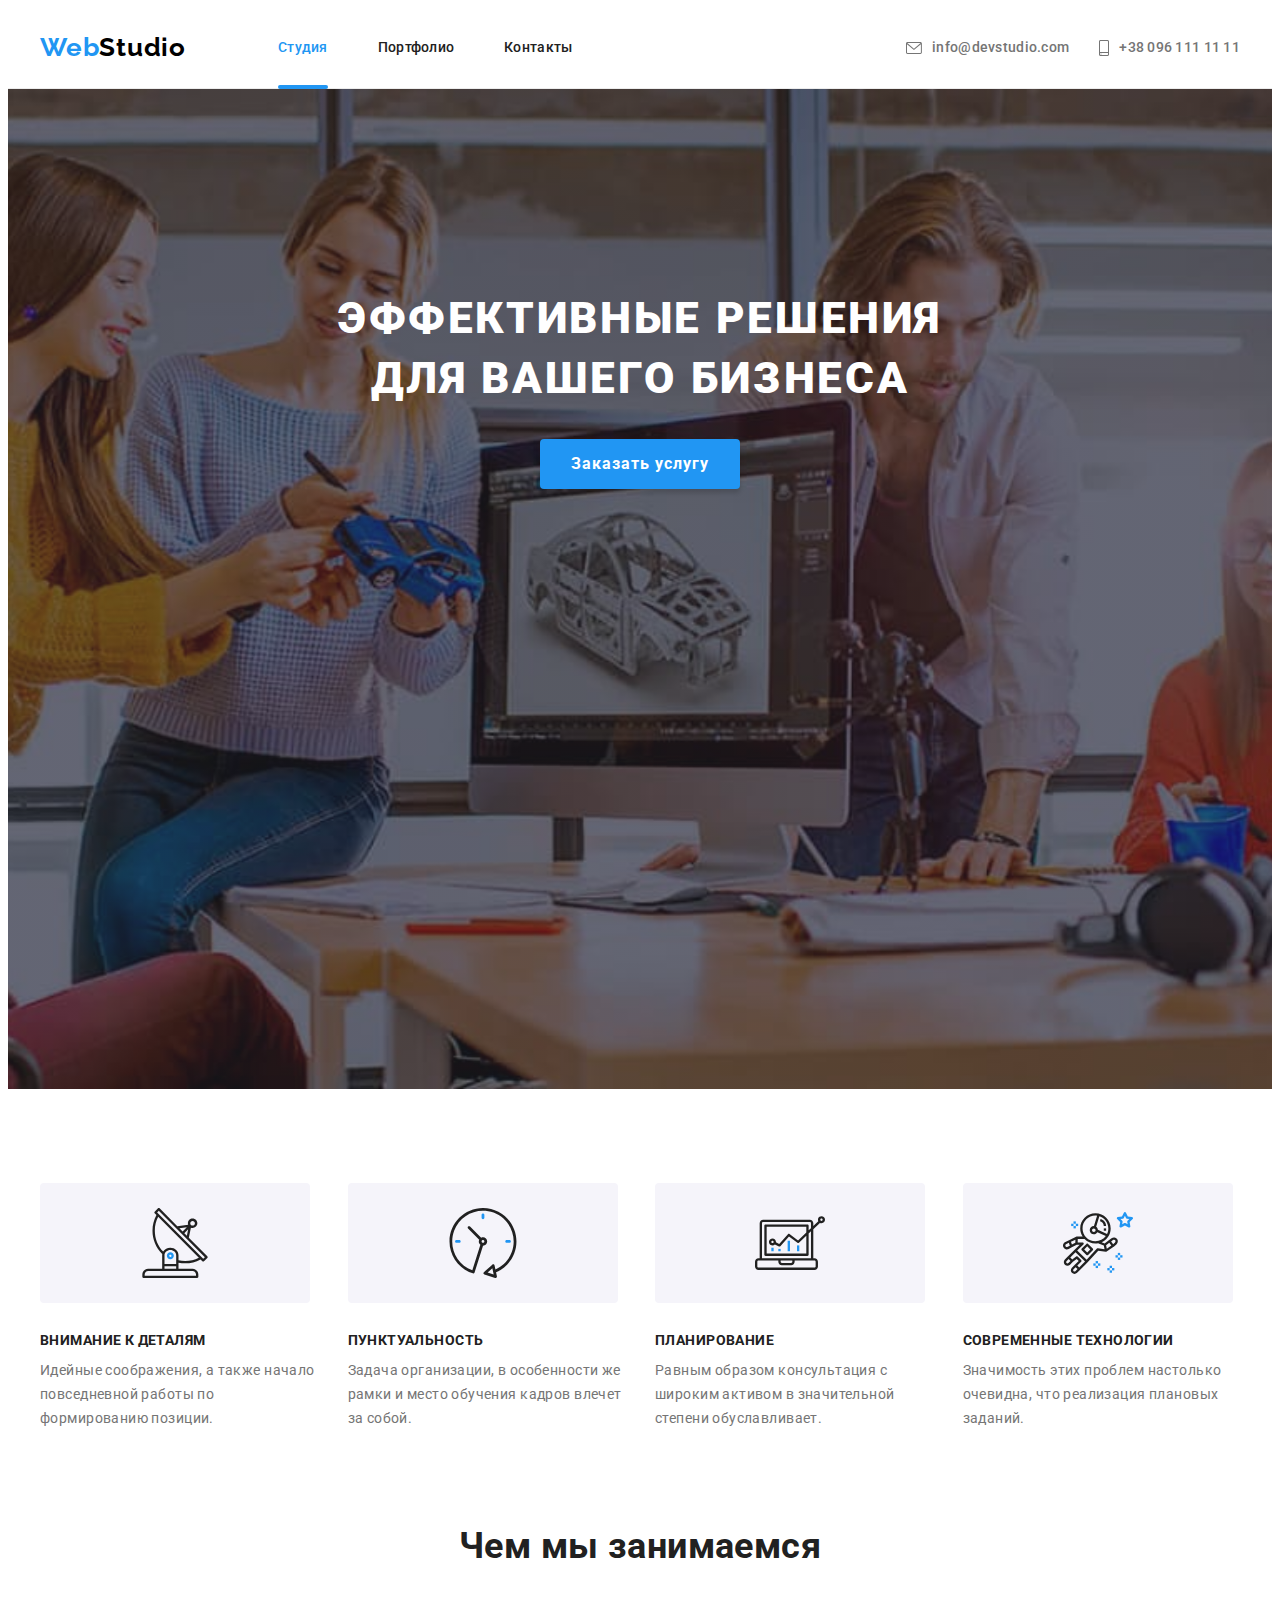
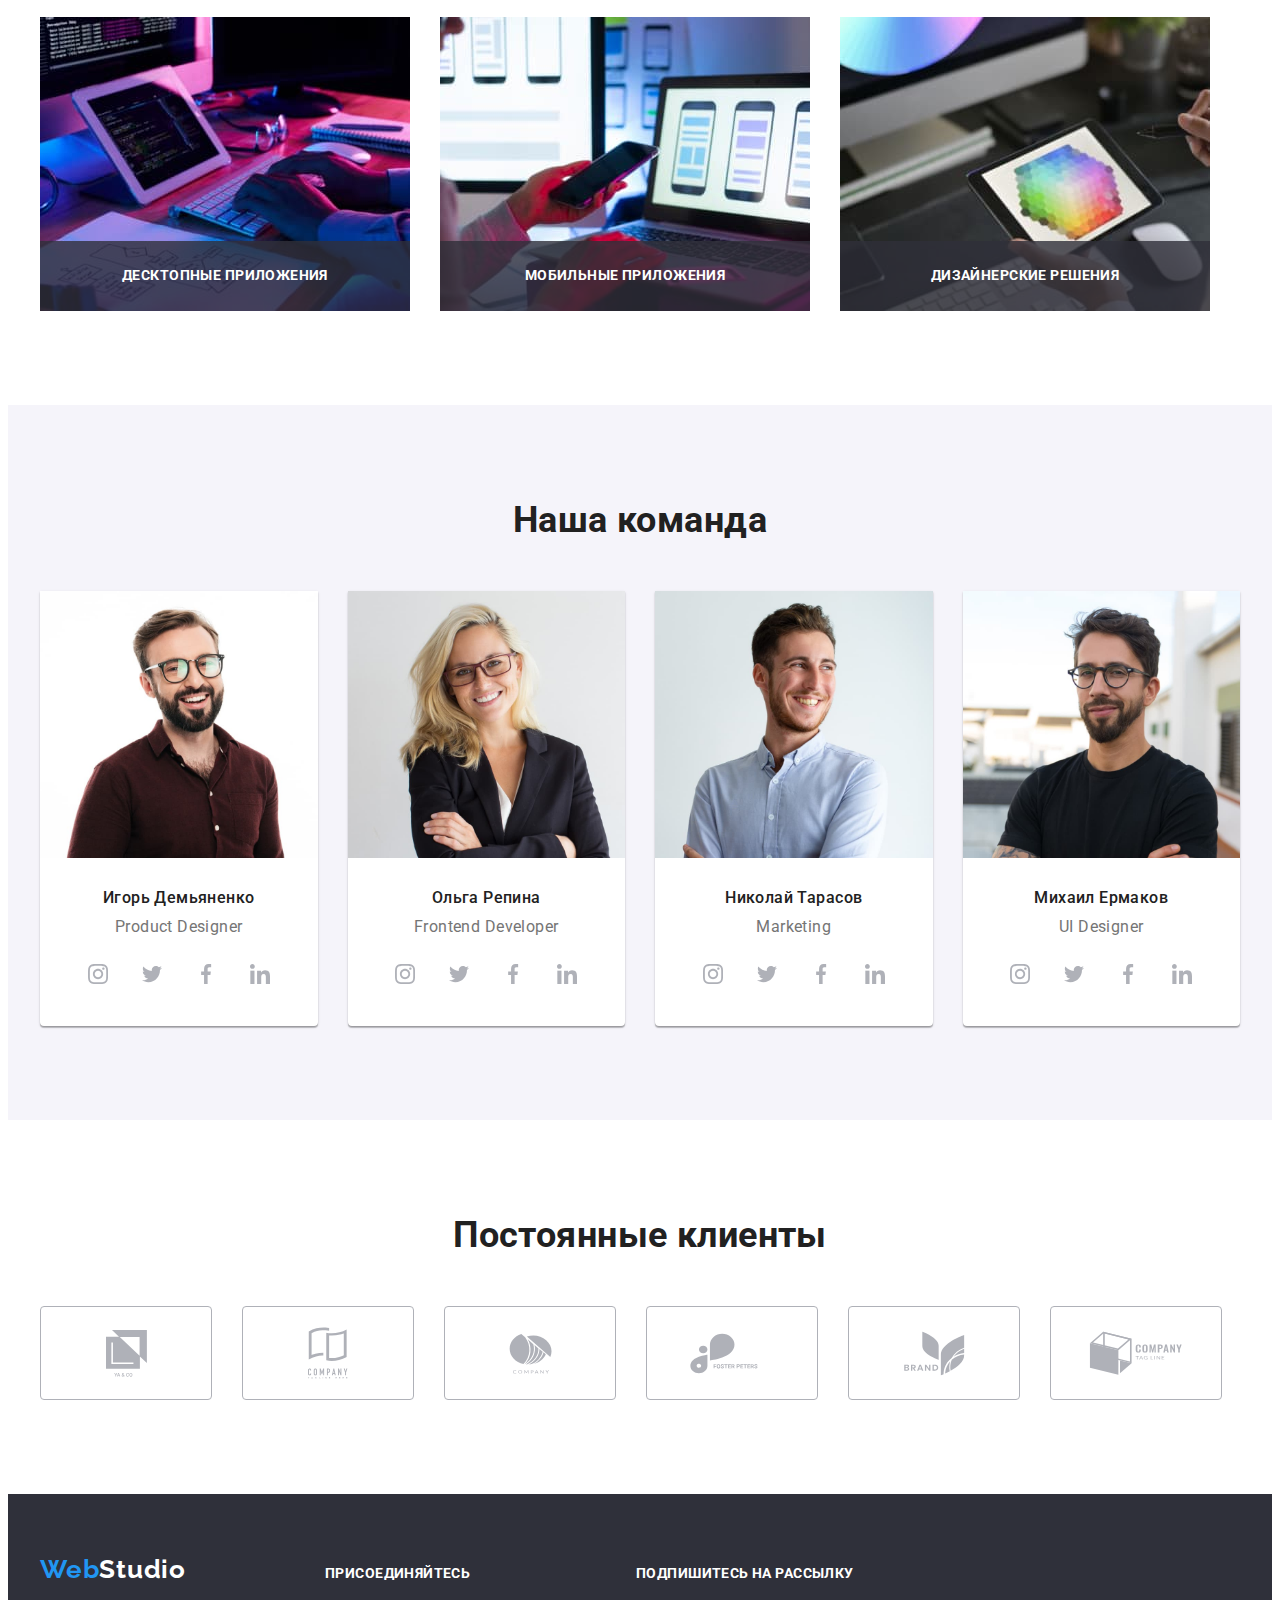
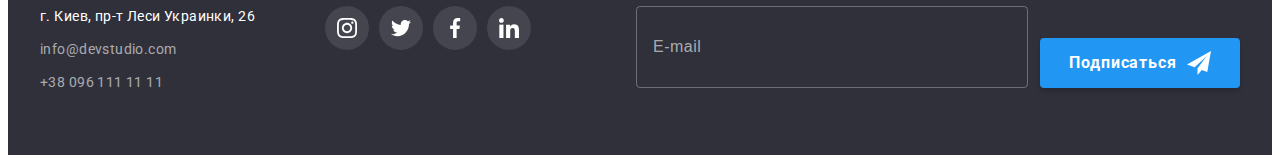
==== index.html @ 1548a2c7 "added focuses fand hovers" ====
<!DOCTYPE html>
<html lang="ru">
  <head>
    <meta charset="UTF-8" />
    <meta http-equiv="X-UA-Compatible" content="IE=edge" />
    <meta name="viewport" content="width=device-width, initial-scale=1.0" />
    <title>Студия</title>
    <link
      rel="stylesheet"
      href="https://cdnjs.cloudflare.com/ajax/libs/modern-normalize/1.1.0/modern-normalize.min.css"
      integrity="sha512-wpPYUAdjBVSE4KJnH1VR1HeZfpl1ub8YT/NKx4PuQ5NmX2tKuGu6U/JRp5y+Y8XG2tV+wKQpNHVUX03MfMFn9Q=="
      crossorigin="anonymous"
      referrerpolicy="no-referrer"
    />
    <link rel="preconnect" href="https://fonts.gstatic.com" />
    <link
      href="https://fonts.googleapis.com/css2?family=Raleway:wght@700&family=Roboto:wght@400;500;700;900&display=swap"
      rel="stylesheet"
    />
    <link rel="stylesheet" href="./css/styles.css" />
  </head>
  <body>
    <header class="section top">
      <div class="container">
        <a class="logo" href="./" lang="en"><span class="logo-web">Web</span>Studio</a>
        <nav class="menu">
          <ul class="menu-list">
            <li class="item">
              <a class="menu-link is-active" href="./index.html">Студия</a>
            </li>
            <li class="item">
              <a class="menu-link" href="./portfolio.html">Портфолио</a>
            </li>
            <li class="item">
              <a class="menu-link" href="">Контакты</a>
            </li>
          </ul>
        </nav>
        <ul class="contacts-list">
          <li class="item">
            <a class="contacts-link" href="mailto:info@devstudio.com" lang="en">
              <svg class="contacts-icon" width="16" height="12">
                <use href="./image/icons.svg#icon-envelope"></use>
              </svg>
              info&#64;devstudio.com</a
            >
          </li>
          <li class="item">
            <a class="contacts-link" href="tel:+380961111111">
              <svg class="contacts-icon" width="10" height="16">
                <use href="./image/icons.svg#icon-smartphone"></use>
              </svg>
              +38 096 111 11 11</a
            >
          </li>
        </ul>
      </div>
    </header>
    <main>
      <section class="section hero">
        <div class="container">
          <h1 class="hero-title">
            Эффективные решения <br />
            для вашего бизнеса
          </h1>
          <button class="page-button" type="button" data-modal-open>Заказать услугу</button>
        </div>
      </section>
      <section class="section benefits">
        <div class="container">
          <h2 class="title visually-hidden">Нашы преимущества</h2>
          <ul class="benefits-list">
            <li class="benefits-item">
              <div class="benefits-item-icon">
                <svg width="70px" height="70px">
                  <use href="./image/icons.svg#icon-antenna"></use>
                </svg>
              </div>
              <h3 class="title">Внимание к деталям</h3>
              <p>
                Идейные соображения, а также начало повседневной работы по формированию позиции.
              </p>
            </li>
            <li class="benefits-item">
              <div class="benefits-item-icon">
                <svg width="70px" height="70px">
                  <use href="./image/icons.svg#icon-clock"></use>
                </svg>
              </div>
              <h3 class="title">Пунктуальность</h3>
              <p>
                Задача организации, в особенности же рамки и место обучения кадров влечет за собой.
              </p>
            </li>
            <li class="benefits-item">
              <div class="benefits-item-icon">
                <svg width="70px" height="70px">
                  <use href="./image/icons.svg#icon-diagram"></use>
                </svg>
              </div>
              <h3 class="title">Планирование</h3>
              <p>
                Равным образом консультация с широким активом в значительной степени обуславливает.
              </p>
            </li>
            <li class="benefits-item">
              <div class="benefits-item-icon">
                <svg width="70px" height="70px">
                  <use href="./image/icons.svg#icon-astronaut"></use>
                </svg>
              </div>
              <h3 class="title">Современные технологии</h3>
              <p>Значимость этих проблем настолько очевидна, что реализация плановых заданий.</p>
            </li>
          </ul>
        </div>
      </section>
      <section class="section workshop">
        <div class="container">
          <h2 class="title">Чем мы занимаемся</h2>
          <ul class="workshop-list">
            <li class="workshop-item">
              <img
                src="./image/pic1.jpg"
                alt="Написание программ на компьютер"
                width="370"
                height="294"
              />
              <div class="workshop-item-disc">
                <p>Десктопные приложения</p>
              </div>
            </li>
            <li class="workshop-item">
              <img
                src="./image/pic2.jpg"
                alt="Создание мобильных приложений"
                width="370"
                height="294"
              />
              <div class="workshop-item-disc">
                <p>Мобильные приложения</p>
              </div>
            </li>
            <li class="workshop-item">
              <img src="./image/pic3.jpg" alt="Создание веб-дизайна" width="370" height="294" />
              <div class="workshop-item-disc">
                <p>Дизайнерские решения</p>
              </div>
            </li>
          </ul>
        </div>
      </section>
      <section class="section team">
        <div class="container">
          <h2 class="title our-team">Наша команда</h2>
          <ul class="team-list">
            <li class="team-item">
              <img src="./image/team1.jpg" alt="Игорь Демьяненко" width="270" height="260" />
              <div class="team-box">
                <h3 class="title">Игорь Демьяненко</h3>
                <p class="team-item-disc">Product Designer</p>
                <ul class="social-list">
                  <li class="social-item">
                    <a
                      class="social-link"
                      href=""
                      rel="noopener noreferrer"
                      aria-label="Ссылка на Instagram"
                    >
                      <svg class="social-link-icon">
                        <use href="./image/icons.svg#icon-instagram"></use>
                      </svg>
                    </a>
                  </li>
                  <li class="social-item">
                    <a
                      class="social-link"
                      href=""
                      rel="noopener noreferrer"
                      aria-label="Ссылка на Twitter"
                    >
                      <svg class="social-link-icon">
                        <use href="./image/icons.svg#icon-twitter"></use>
                      </svg>
                    </a>
                  </li>
                  <li class="social-item">
                    <a
                      class="social-link"
                      href=""
                      rel="noopener noreferrer"
                      aria-label="Ссылка на Facebook"
                    >
                      <svg class="social-link-icon">
                        <use href="./image/icons.svg#icon-facebook"></use>
                      </svg>
                    </a>
                  </li>
                  <li class="social-item">
                    <a
                      class="social-link"
                      href=""
                      rel="noopener noreferrer"
                      aria-label="Ссылка на Linkedin"
                    >
                      <svg class="social-link-icon">
                        <use href="./image/icons.svg#icon-linkedin"></use>
                      </svg>
                    </a>
                  </li>
                </ul>
              </div>
            </li>
            <li class="team-item">
              <img src="./image/team2.jpg" alt="Ольга Репина" width="270" height="260" />
              <div class="team-box">
                <h3 class="title">Ольга Репина</h3>
                <p class="team-item-disc">Frontend Developer</p>
                <ul class="social-list">
                  <li class="social-item">
                    <a
                      class="social-link"
                      href=""
                      rel="noopener noreferrer"
                      aria-label="Ссылка на Instagram"
                    >
                      <svg class="social-link-icon">
                        <use href="./image/icons.svg#icon-instagram"></use>
                      </svg>
                    </a>
                  </li>
                  <li class="social-item">
                    <a
                      class="social-link"
                      href=""
                      rel="noopener noreferrer"
                      aria-label="Ссылка на Twitter"
                    >
                      <svg class="social-link-icon">
                        <use href="./image/icons.svg#icon-twitter"></use>
                      </svg>
                    </a>
                  </li>
                  <li class="social-item">
                    <a
                      class="social-link"
                      href=""
                      rel="noopener noreferrer"
                      aria-label="Ссылка на Facebook"
                    >
                      <svg class="social-link-icon">
                        <use href="./image/icons.svg#icon-facebook"></use>
                      </svg>
                    </a>
                  </li>
                  <li class="social-item">
                    <a
                      class="social-link"
                      href=""
                      rel="noopener noreferrer"
                      aria-label="Ссылка на Linkedin"
                    >
                      <svg class="social-link-icon">
                        <use href="./image/icons.svg#icon-linkedin"></use>
                      </svg>
                    </a>
                  </li>
                </ul>
              </div>
            </li>
            <li class="team-item">
              <img src="./image/team3.jpg" alt="Николай Тарасов" width="270" height="260" />
              <div class="team-box">
                <h3 class="title">Николай Тарасов</h3>
                <p class="team-item-disc">Marketing</p>
                <ul class="social-list">
                  <li class="social-item">
                    <a
                      class="social-link"
                      href=""
                      rel="noopener noreferrer"
                      aria-label="Ссылка на Instagram"
                    >
                      <svg class="social-link-icon">
                        <use href="./image/icons.svg#icon-instagram"></use>
                      </svg>
                    </a>
                  </li>
                  <li class="social-item">
                    <a
                      class="social-link"
                      href=""
                      rel="noopener noreferrer"
                      aria-label="Ссылка на Twitter"
                    >
                      <svg class="social-link-icon">
                        <use href="./image/icons.svg#icon-twitter"></use>
                      </svg>
                    </a>
                  </li>
                  <li class="social-item">
                    <a
                      class="social-link"
                      href=""
                      rel="noopener noreferrer"
                      aria-label="Ссылка на Facebook"
                    >
                      <svg class="social-link-icon">
                        <use href="./image/icons.svg#icon-facebook"></use>
                      </svg>
                    </a>
                  </li>
                  <li class="social-item">
                    <a
                      class="social-link"
                      href=""
                      rel="noopener noreferrer"
                      aria-label="Ссылка на Linkedin"
                    >
                      <svg class="social-link-icon">
                        <use href="./image/icons.svg#icon-linkedin"></use>
                      </svg>
                    </a>
                  </li>
                </ul>
              </div>
            </li>
            <li class="team-item">
              <img src="./image/team4.jpg" alt="Михаил Ермаков" width="270" height="260" />
              <div class="team-box">
                <h3 class="title">Михаил Ермаков</h3>
                <p class="team-item-disc">UI Designer</p>
                <ul class="social-list">
                  <li class="social-item">
                    <a
                      class="social-link"
                      href=""
                      rel="noopener noreferrer"
                      aria-label="Ссылка на Instagram"
                    >
                      <svg class="social-link-icon">
                        <use href="./image/icons.svg#icon-instagram"></use>
                      </svg>
                    </a>
                  </li>
                  <li class="social-item">
                    <a
                      class="social-link"
                      href=""
                      rel="noopener noreferrer"
                      aria-label="Ссылка на Twitter"
                    >
                      <svg class="social-link-icon">
                        <use href="./image/icons.svg#icon-twitter"></use>
                      </svg>
                    </a>
                  </li>
                  <li class="social-item">
                    <a
                      class="social-link"
                      href=""
                      rel="noopener noreferrer"
                      aria-label="Ссылка на Facebook"
                    >
                      <svg class="social-link-icon">
                        <use href="./image/icons.svg#icon-facebook"></use>
                      </svg>
                    </a>
                  </li>
                  <li class="social-item">
                    <a
                      class="social-link"
                      href=""
                      rel="noopener noreferrer"
                      aria-label="Ссылка на Linkedin"
                    >
                      <svg class="social-link-icon">
                        <use href="./image/icons.svg#icon-linkedin"></use>
                      </svg>
                    </a>
                  </li>
                </ul>
              </div>
            </li>
          </ul>
        </div>
      </section>
      <section class="section clients">
        <div class="container">
          <h2 class="title">Постоянные клиенты</h2>
          <ul class="clients-list">
            <li class="clients-item">
              <a class="clients-link" href="" rel="noopener noreferrer" aria-label="YA and CO">
                <svg class="clients-icon" width="41" height="47">
                  <use href="./image/icons.svg#icon-group"></use>
                </svg>
              </a>
            </li>
            <li class="clients-item">
              <a
                class="clients-link"
                href=""
                rel="noopener noreferrer"
                aria-label="Company tagline here"
              >
                <svg class="clients-icon" width="40" height="52">
                  <use href="./image/icons.svg#icon-group1"></use>
                </svg>
              </a>
            </li>
            <li class="clients-item">
              <a class="clients-link" href="" rel="noopener noreferrer" aria-label="Company">
                <svg class="clients-icon" width="43" height="41">
                  <use href="./image/icons.svg#icon-group2"></use>
                </svg>
              </a>
            </li>
            <li class="clients-item">
              <a class="clients-link" href="" rel="noopener noreferrer" aria-label="Fosters Peters">
                <svg class="clients-icon" width="84" height="41">
                  <use href="./image/icons.svg#icon-group3"></use>
                </svg>
              </a>
            </li>
            <li class="clients-item">
              <a class="clients-link" href="" rel="noopener noreferrer" aria-label="BRAND">
                <svg class="clients-icon" width="63" height="45">
                  <use href="./image/icons.svg#icon-group4"></use>
                </svg>
              </a>
            </li>
            <li class="clients-item">
              <a
                class="clients-link"
                href=""
                rel="noopener noreferrer"
                aria-label="Company TAG LINE"
              >
                <svg class="clients-icon" width="94" height="44">
                  <use href="./image/icons.svg#icon-group5"></use>
                </svg>
              </a>
            </li>
          </ul>
        </div>
      </section>
    </main>
    <footer class="bottom">
      <div class="container">
        <div class="post-box">
          <a class="logo" href="./" lang="en"><span class="logo-web">Web</span>Studio</a>
          <address>
            <ul class="post">
              <li class="post-item">
                <a
                  class="post-office"
                  href="https://goo.gl/maps/JSEBy3F9zfWoDeXW9"
                  target="_blank"
                  rel="noopener noreferrer"
                  >г. Киев, пр-т Леси Украинки, 26
                </a>
              </li>
              <li class="post-item">
                <a class="post-link" href="mailto:info@devstudio.com" lang="en"
                  >info&#64;devstudio.com</a
                >
              </li>
              <li class="post-item">
                <a class="post-link" href="tel:+380961111111">+38 096 111 11 11</a>
              </li>
            </ul>
          </address>
        </div>
        <div class="bottom-box">
          <p class="bottom-title">присоединяйтесь</p>
          <ul class="social-list">
            <li class="social-item">
              <a
                class="social-link"
                href=""
                rel="noopener noreferrer"
                aria-label="Ссылка на Instagram"
              >
                <svg class="social-link-icon">
                  <use href="./image/icons.svg#icon-instagram"></use>
                </svg>
              </a>
            </li>
            <li class="social-item">
              <a
                class="social-link"
                href=""
                rel="noopener noreferrer"
                aria-label="Ссылка на Twitter"
              >
                <svg class="social-link-icon">
                  <use href="./image/icons.svg#icon-twitter"></use>
                </svg>
              </a>
            </li>
            <li class="social-item">
              <a
                class="social-link"
                href=""
                rel="noopener noreferrer"
                aria-label="Ссылка на Facebook"
              >
                <svg class="social-link-icon">
                  <use href="./image/icons.svg#icon-facebook"></use>
                </svg>
              </a>
            </li>
            <li class="social-item">
              <a
                class="social-link"
                href=""
                rel="noopener noreferrer"
                aria-label="Ссылка на Linkedin"
              >
                <svg class="social-link-icon">
                  <use href="./image/icons.svg#icon-linkedin"></use>
                </svg>
              </a>
            </li>
          </ul>
        </div>
        <form class="email-box">
          <label class="email-box-name">
            <p class="bottom-title">Подпишитесь на рассылку</p>
            <input class="email-cell" type="email" name="user-mail" placeholder="E-mail" required
          /></label>
          <button class="page-button" type="submit">
            Подписаться
            <svg class="send-icon">
              <use href="./image/icons.svg#send-icon"></use>
            </svg>
          </button>
        </form>
      </div>
    </footer>
    <div class="backdrop is-hidden" data-modal>
      <div class="modal">
        <button class="modal-close-bt" type="button" data-modal-close>
          <svg class="close-bt-icon" width="11" height="11">
            <use href="./image/icons.svg#icon-Vector"></use>
          </svg>
        </button>
        <p class="title">Оставьте свои данные, мы вам перезвоним</p>
        <form class="modal-form">
          <div class="modal-form-box">
            <label class="modal-form-name" for="user_name"> Имя</label>
            <input
              class="modal-cell"
              id="user_name"
              name="user-name"
              type="text"
              required
              minlength="2"
            />
            <svg class="modal-form-icon">
              <use href="./image/icons.svg#person"></use>
            </svg>
          </div>
          <div class="modal-form-box">
            <label class="modal-form-name" for="user_tel"> Телефон</label>
            <input class="modal-cell" id="user_tel" name="tel" type="tel" required />
            <svg class="modal-form-icon">
              <use href="./image/icons.svg#phone"></use>
            </svg>
          </div>
          <div class="modal-form-box">
            <label class="modal-form-name" for="user_email">Почта</label>
            <input class="modal-cell" id="user_email" type="email" name="email" required />
            <svg class="modal-form-icon">
              <use href="./image/icons.svg#email"></use>
            </svg>
          </div>
          <div class="modal-form-box">
            <label class="modal-form-name" for="user_comment">Комментарий</label>
            <textarea
              class="modal-area"
              name="user-comment"
              id="user_comment"
              placeholder="Введите текст"
            ></textarea>
          </div>
          <label for="modal_checkbox"
            >Соглашаюсь с рассылкой и принимаю
            <a href="" target="_blank" rel="noopener noreferrer">Условия договора</a>
          </label>
          <input
            class="modal-checkbox"
            id="modal_checkbox"
            type="checkbox"
            name="user-contract"
            value="agree"
          />
          <button class="page-button" type="submit">Отправить</button>
        </form>
      </div>
    </div>
    <script src="./js/modal.js"></script>
  </body>
</html>
---- css/styles.css ----
:root {
  --page-gap: 30px;
  --page-text-color: rgb(117, 117, 117);
  --page-bgcolor: rgb(47, 48, 58);
  --page-color-first: rgb(255, 255, 255);
  --page-color-second: rgb(33, 150, 243);
}
body {
  font-family: 'Roboto', Arial, Helvetica, sans-serif;
  font-size: 14px;
  line-height: 1.71;

  letter-spacing: 0.03em;

  color: var(--page-text-color);
}
h1,
h2,
h3,
h4,
h5,
h6,
ul,
p {
  margin-top: 0;
  margin-bottom: 0;
}
ul,
ol {
  margin-top: 0;
  margin-bottom: 0;
  padding-left: 0;
}
img {
  display: block;
  width: 100%;
  height: auto;
}
.container {
  width: 1200px;
  margin-left: auto;
  margin-right: auto;
  padding-left: 15px;
  padding-right: 15px;
}
.section {
  padding-top: 94px;
  padding-bottom: 94px;
}

/*======= Header =======*/
.section.top {
  padding-top: 0;
  padding-bottom: 0;

  border-bottom: 1px solid rgb(236, 236, 236);
}
.top .container {
  display: flex;
  align-items: center;
}

/*== Logo ==*/
.logo {
  width: 145px;
  padding: 24px 0 25px 0px;

  text-decoration: none;
  font-family: 'Raleway', sans-serif;
  font-weight: 700;
  font-size: 26px;
  line-height: 1.19;
  letter-spacing: 0.03em;

  color: rgb(0, 0, 0);
}
.logo-web {
  color: var(--page-color-second);
}

/*== Navigation ==*/
.menu {
  margin-left: 93px;

  font-weight: 500;
  line-height: 1.14;
  letter-spacing: 0.02em;
}
.menu-list {
  display: flex;

  list-style: none;
}
.menu-list .item:not(:first-child) {
  margin-left: 50px;
}
.menu-link {
  position: relative;

  display: block;
  padding-top: 32px;
  padding-bottom: 32px;

  text-decoration: none;

  color: rgb(33, 33, 33);

  transition: color 250ms cubic-bezier(0.4, 0, 0.2, 1);
}
.menu-link:hover,
.menu-link:focus {
  color: var(--page-color-second);
}
.is-active {
  color: var(--page-color-second);
}
.menu-link.is-active::after {
  content: '';
  display: inline-block;
  position: absolute;
  bottom: -1px;
  left: 0;
  width: 100%;
  height: 4px;
  border-radius: 2px;
  background-color: var(--page-color-second);
}
/*== Contacts ==*/
.contacts-list {
  display: flex;
  margin-left: auto;

  list-style: none;
  font-weight: 500;
  line-height: 1.14;
  letter-spacing: 0.02em;
}
.contacts-link {
  display: flex;
  align-items: center;
  padding-top: 32px;
  padding-bottom: 31px;

  text-decoration: none;

  color: inherit;
  fill: var(--page-text-color);

  transition: color 250ms cubic-bezier(0.4, 0, 0.2, 1), fill 250ms cubic-bezier(0.4, 0, 0.2, 1);
}
.contacts-list .item {
  display: flex;
  align-items: center;
}

.contacts-list .contacts-link:hover,
.contacts-list .contacts-link:focus {
  color: var(--page-color-second);
  cursor: pointer;
  fill: var(--page-color-second);
}
.contacts-list .item + .item {
  margin-left: 30px;
}
.contacts-link .contacts-icon {
  margin-right: 10px;
}
/*======= END Header =======*/
/*====== Footer ======*/
.bottom {
  padding-top: 60px;
  padding-bottom: 60px;
  background-color: var(--page-bgcolor);
}
.bottom .logo {
  display: inline-block;
  margin-bottom: 20px;
  padding: 0 0;
  color: var(--page-color-first);
}
.bottom > .container {
  display: flex;
  align-items: baseline;
}
.bottom-box .social-link {
  border-radius: 50% 50%;
  background-color: rgba(255, 255, 255, 0.1);
}
.post {
  list-style: none;

  font-style: normal;
}
.post-item:not(:last-child) {
  margin-bottom: 9px;
}
.post-office {
  text-decoration: none;

  color: var(--page-color-first);

  transition: color 250ms cubic-bezier(0.4, 0, 0.2, 1);
}
.post-link {
  text-decoration: none;

  color: rgba(255, 255, 255, 0.6);

  transition: color 250ms cubic-bezier(0.4, 0, 0.2, 1);
}
.post-link:hover,
.post-link:focus,
.post-office:hover,
.post-office:focus {
  color: var(--page-color-second);
}

.bottom-box {
  margin-left: 70px;
}
.bottom-box .social-link-icon {
  fill: var(--page-color-first);
}
.bottom-title {
  margin-bottom: 20px;

  font-weight: 700;
  text-transform: uppercase;

  color: var(--page-color-first);
}
.email-box {
  display: flex;
  align-items: flex-end;
  margin-left: auto;
}
.email-cell {
  width: 358px;
  height: 50px;

  border-radius: 4px;

  padding: 15px 16px 15px 16px;
  border: 1px solid rgba(255, 255, 255, 0.3);

  font-size: 16px;
  line-height: 1.25;
  letter-spacing: 0.03em;

  background-color: transparent;
  color: rgba(255, 255, 255, 0.6);

  cursor: pointer;
  transition: border 250ms cubic-bezier(0.4, 0, 0.2, 1);
}
.email-cell::placeholder {
  color: rgba(255, 255, 255, 0.6);
  transition: color 250ms cubic-bezier(0.4, 0, 0.2, 1);
}
.email-cell:hover::placeholder,
.email-cell:focus::placeholder {
  color: var(--page-color-second);
}
.email-cell:hover,
.email-cell:focus {
  border-color: var(--page-color-second);
  color: var(--page-color-first);
  outline: none;
}

.send-icon {
  width: 24px;
  height: 24px;

  margin-left: 10px;
}
.email-box > .page-button {
  height: 50px;
  display: flex;
  align-items: center;
  justify-content: center;
  margin-left: 12px;
}
/*====== END Footer ======*/
/*======== Hero =========*/
.hero {
  padding-top: 200px;
  padding-bottom: 200px;
  height: 600px;
  max-width: 1600px;
  margin-left: auto;
  margin-right: auto;

  text-align: center;

  background-image: linear-gradient(rgba(47, 48, 58, 0.4), rgba(47, 48, 58, 0.4)),
    url(../image/hero-bg.jpg);
  background-color: var(--page-bgcolor);
  background-repeat: no-repeat;
  background-position: 50% 50%;
  background-size: cover;
}
.hero-title {
  margin-bottom: var(--page-gap);
  font-weight: 900;
  font-size: 44px;
  line-height: 1.36;
  text-align: center;
  letter-spacing: 0.06em;
  text-transform: uppercase;

  color: var(--page-color-first);
}
.page-button {
  border: none;
  border-radius: 4px;
  padding: 10px 0 10px 0;
  width: 200px;
  margin: 0 auto;

  font-family: 'Roboto', Arial, Helvetica, sans-serif;
  font-weight: 700;
  font-size: 16px;
  line-height: 1.87;
  text-align: center;
  letter-spacing: 0.06em;

  cursor: pointer;

  color: var(--page-color-first);
  background-color: var(--page-color-second);
  box-shadow: 0px 4px 4px rgba(0, 0, 0, 0.15);

  transition: background-color 250ms cubic-bezier(0.4, 0, 0.2, 1);
}

.page-button:hover,
.page-button:focus {
  background-color: rgb(24, 140, 232);
}
/* ===== END Hero ===== */
/*====== Main ======*/
.title {
  font-weight: 700;
  font-size: 36px;
  line-height: 1.17;
  text-align: center;

  color: rgb(33, 33, 33);
}

/*===== Section benefits =====*/
.benefits-list {
  display: flex;
  flex-wrap: wrap;
  margin-top: -30px;
  margin-left: -30px;

  list-style: none;
}
.benefits-item {
  flex-basis: calc(100% / 4 - var(--page-gap));
  margin-top: var(--page-gap);
  margin-left: var(--page-gap);
}
.title.visually-hidden {
  position: absolute;
  clip: rect(0 0 0 0);
  width: 1px;
  height: 1px;
  margin: -1px;
}
.benefits-item-icon {
  display: flex;
  justify-content: center;
  align-items: center;
  width: 270px;
  height: 120px;
  margin-bottom: 30px;

  background-color: rgb(245, 244, 250);
  border-radius: 4px;
}
.benefits-item .title {
  margin-bottom: 10px;

  font-size: 14px;
  line-height: 1.14;
  text-transform: uppercase;
  text-align: left;
}
/*===== END Section benefits =====*/
/*==Section Workshop==*/
.section.workshop {
  padding-top: 0;
}
.workshop-list {
  display: flex;

  list-style: none;
}
.workshop .title {
  margin-bottom: 50px;
}
.workshop-list .workshop-item:not(:first-child) {
  margin-left: var(--page-gap);
}
.workshop-item {
  position: relative;
}
.workshop-item-disc {
  display: flex;
  justify-content: center;
  align-items: center;
  width: 100%;
  height: 70px;

  position: absolute;
  bottom: 0;
  left: 0;

  font-weight: 700;
  line-height: 1.14;
  text-transform: uppercase;

  color: var(--page-color-first);
  background-color: rgba(47, 48, 58, 0.8);
}
/*==== END Section Workshop =====*/
/*===== Section Team ======*/

.team {
  background-color: rgb(245, 244, 250);
}
.title.our-team {
  margin-bottom: 50px;
}
.team-list {
  display: flex;
  flex-wrap: wrap;
  margin-top: -30px;
  margin-left: -30px;

  list-style: none;
}
.team-item {
  flex-basis: calc(100% / 4 - var(--page-gap));
  margin-top: var(--page-gap);
  margin-left: var(--page-gap);

  box-shadow: 0px 1px 3px rgba(0, 0, 0, 0.12), 0px 1px 1px rgba(0, 0, 0, 0.14),
    0px 2px 1px rgba(0, 0, 0, 0.2);
  border-radius: 0px 0px 4px 4px;

  font-size: 16px;
  line-height: 1.19;
  text-align: center;

  background-color: rgb(255, 255, 255);
}
.team-box {
  padding-top: var(--page-gap);
  padding-bottom: var(--page-gap);
}
.team-box .title {
  margin-bottom: 10px;
  font-weight: 500;
  font-size: 16px;
  line-height: 1.19;
}
.team-item-disc {
  margin-bottom: 16px;
}
.social-list {
  display: flex;
  justify-content: center;
  list-style: none;
}
.social-list .social-item:not(:first-child) {
  margin-left: 10px;
}
.social-list .social-link {
  display: flex;
  justify-content: center;
  align-items: center;
  width: 44px;
  height: 44px;
  border-radius: 50% 50%;

  fill: rgb(175, 177, 184);

  transition: background-color 250ms cubic-bezier(0.4, 0, 0.2, 1),
    fill 250ms cubic-bezier(0.4, 0, 0.2, 1);
}
.social-list .social-link-icon {
  width: 20px;
  height: 20px;
}
.social-list .social-link:hover,
.social-list .social-link:focus {
  fill: var(--page-color-first);
  background-color: var(--page-color-second);
}

/* === Section Clients === */
.clients .title {
  margin-bottom: 50px;
}
.clients-list {
  display: flex;
  list-style: none;
}
.clients-item .clients-link {
  display: flex;
  justify-content: center;
  align-items: center;

  width: 170px;
  height: 92px;
  border: 1px solid rgb(175, 177, 184);
  border-radius: 4px;
  fill: rgb(175, 177, 184);

  transition: border-color 250ms cubic-bezier(0.4, 0, 0.2, 1),
    fill 250ms cubic-bezier(0.4, 0, 0.2, 1);
}
.clients-item .clients-link:hover,
.clients-item .clients-link:focus {
  fill: var(--page-color-second);
  border-color: var(--page-color-second);
}
.clients-list .clients-item:not(:first-child) {
  margin-left: var(--page-gap);
}

/*=== Portfolio ===*/
/*== Search button ==*/
.search-list {
  display: flex;
  justify-content: center;
  margin-bottom: 50px;

  list-style: none;
}
.search-bt {
  border: none;
  border-radius: 4px;
  padding: 6px 22px 6px 22px;

  font-family: 'Roboto', Arial, Helvetica, sans-serif;
  font-weight: 500;
  font-size: 16px;
  line-height: 1.62;
  text-align: center;
  letter-spacing: inherit;
  color: rgb(33, 33, 33);
  background-color: rgb(245, 244, 250);

  cursor: pointer;

  transition: box-shadow 250ms cubic-bezier(0.4, 0, 0.2, 1),
    color 250ms cubic-bezier(0.4, 0, 0.2, 1), background-color 250ms cubic-bezier(0.4, 0, 0.2, 1);
}
.search-list > .search-item:not(:last-child) {
  margin-right: 8px;
}
.is-active-bt {
  color: var(--page-color-first);
  background-color: var(--page-color-second);
  box-shadow: 0px 3px 1px rgba(0, 0, 0, 0.1), 0px 1px 2px rgba(0, 0, 0, 0.08),
    0px 2px 2px rgba(0, 0, 0, 0.12);
}
.search-bt:hover,
.search-bt:focus {
  color: var(--page-color-first);
  background-color: var(--page-color-second);
  box-shadow: 0px 3px 1px rgba(0, 0, 0, 0.1), 0px 1px 2px rgba(0, 0, 0, 0.08),
    0px 2px 2px rgba(0, 0, 0, 0.12);
}
/*=======Portfolio list=======*/
.portfolio-list {
  margin-top: calc(-1 * var(--page-gap));
  margin-left: calc(-1 * var(--page-gap));
  display: flex;
  flex-wrap: wrap;

  list-style: none;
}
.portfolio-link {
  display: block;
  text-decoration: none;

  transition: box-shadow 250ms cubic-bezier(0.4, 0, 0.2, 1);
}
.portfolio-link:hover,
.portfolio-link:focus {
  box-shadow: 0px 1px 1px rgba(0, 0, 0, 0.12), 0px 4px 4px rgba(0, 0, 0, 0.06),
    1px 4px 6px rgba(0, 0, 0, 0.16);
}
.portfolio-item {
  flex-basis: calc(100% / 3 - var(--page-gap));
  margin-top: var(--page-gap);
  margin-left: var(--page-gap);
}
.portfolio-box {
  padding-top: 20px;
  padding-left: 23px;
  padding-right: 23px;
  padding-bottom: 19px;
  border: 1px solid rgb(238, 238, 238);
  border-top: none;
}
.title-prt {
  font-weight: 700;
  font-size: 18px;
  line-height: 2;
  letter-spacing: 0.06em;

  color: rgb(33, 33, 33);
}
.descr-prt {
  margin-top: 4px;

  font-size: 16px;
  line-height: 1.87;

  color: rgb(117, 117, 117);
}
.portfolio-link > .thumb {
  position: relative;
  overflow: hidden;
}
.portfolio-overlay {
  display: flex;
  justify-content: center;
  align-items: center;

  position: absolute;
  top: 0;
  left: 0;
  overflow: auto;

  width: 100%;
  height: 100%;

  padding-left: 24px;
  padding-right: 24px;

  font-size: 18px;
  line-height: 1.56;

  color: var(--page-color-first);
  background: rgba(33, 150, 243, 0.9);

  transform: translateY(100%);
  transition: transform 250ms cubic-bezier(0.4, 0, 0.2, 1);
}
.portfolio-link:hover .portfolio-overlay,
.portfolio-link:focus .portfolio-overlay {
  transform: translateY(0);
}
/* ===== END Portfolio list ====== */
/* ======= Backdrop ======= */
.backdrop {
  position: fixed;
  top: 0;
  left: 0;

  width: 100vw;
  height: 100vh;

  background: rgba(0, 0, 0, 0.2);

  transition: opacity 250ms cubic-bezier(0.4, 0, 0.2, 1),
    visibility 250ms cubic-bezier(0.4, 0, 0.2, 1);
}
.backdrop.is-hidden {
  opacity: 0;
  pointer-events: none;
  visibility: hidden;
}
.modal {
  position: absolute;
  top: 50%;
  left: 50%;
  transform: translate(-50%, -50%) scale(1);

  padding: 40px 39px 40px 41px;
  min-width: 528px;
  min-height: 581px;
  max-width: 100%;
  max-height: 100%;
  border-radius: 4px;

  background: #ffffff;
  box-shadow: 0px 1px 3px rgba(0, 0, 0, 0.12), 0px 1px 1px rgba(0, 0, 0, 0.14),
    0px 2px 1px rgba(0, 0, 0, 0.2);

  transition: transform 250ms cubic-bezier(0.4, 0, 0.2, 1);
}
.backdrop.is-hidden .modal {
  transform: translate(-50%, -50%) scale(1.4);
}
.modal-close-bt {
  position: absolute;
  top: 8px;
  right: 8px;

  display: flex;
  justify-content: center;
  align-items: center;

  width: 30px;
  height: 30px;
  padding: 0;
  border-radius: 50%;
  border: 1px solid rgba(0, 0, 0, 0.1);

  background: transparent;
  fill: rgb(0, 0, 0);
  cursor: pointer;
  transition: fill 250ms cubic-bezier(0.4, 0, 0.2, 1);
}
.modal-close-bt:hover,
.modal-close-bt:focus {
  fill: var(--page-color-second);
}
.modal > .title {
  margin-bottom: 12px;

  font-size: 20px;
  line-height: 1.15;
}
.modal-form {
  display: flex;
  flex-direction: column;
}
.modal-cell {
  width: 100%;
  height: 40px;
  border: 1px solid rgba(33, 33, 33, 0.2);
  border-radius: 4px;
  padding-left: 42px;
  transition: border 250ms cubic-bezier(0.4, 0, 0.2, 1);
}
.modal-cell:hover,
.modal-cell:focus {
  outline: none;
  border-color: var(--page-color-second);
}
.modal-cell:hover + .modal-form-icon,
.modal-cell:focus + .modal-form-icon {
  fill: var(--page-color-second);
}
.modal-form-box {
  position: relative;

  margin-bottom: 10px;
}
.modal-form-name {
  line-height: 1.17;
  letter-spacing: 0.01em;
}
.modal-form-icon {
  position: absolute;
  bottom: 10px;
  left: 11px;
  width: 18px;
  height: 18px;

  fill: rgb(33, 33, 33);

  transition: fill 250ms cubic-bezier(0.4, 0, 0.2, 1);
}
.modal-area {
  width: 100%;
  height: 120px;
  padding: 12px 16px 12px 16px;
  border-radius: 4px;
  border: 1px solid rgba(33, 33, 33, 0.2);
  resize: none;

  transition: border 250ms cubic-bezier(0.4, 0, 0.2, 1);
}
.modal-area::placeholder {
  color: rgba(117, 117, 117, 0.5);
}
.modal-area:hover,
.modal-area:focus {
  outline: none;
  border-color: var(--page-color-second);
}
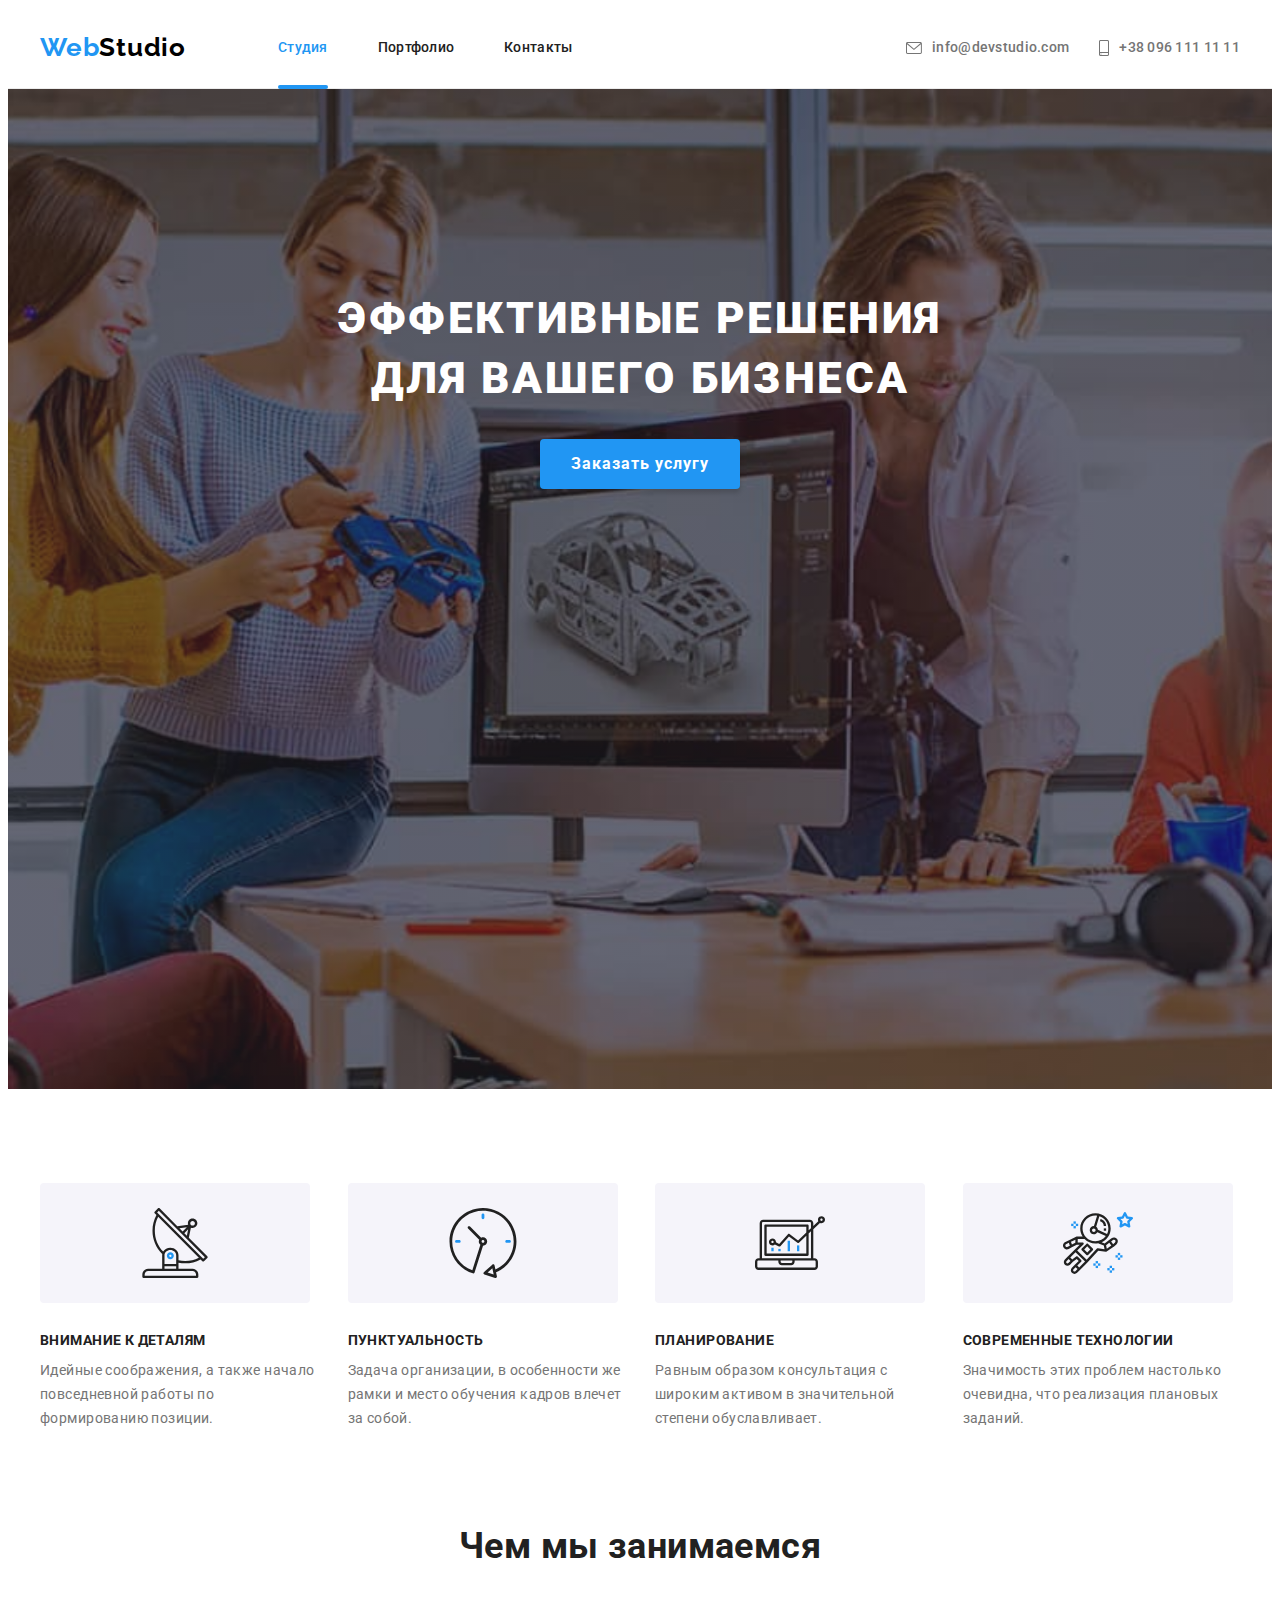
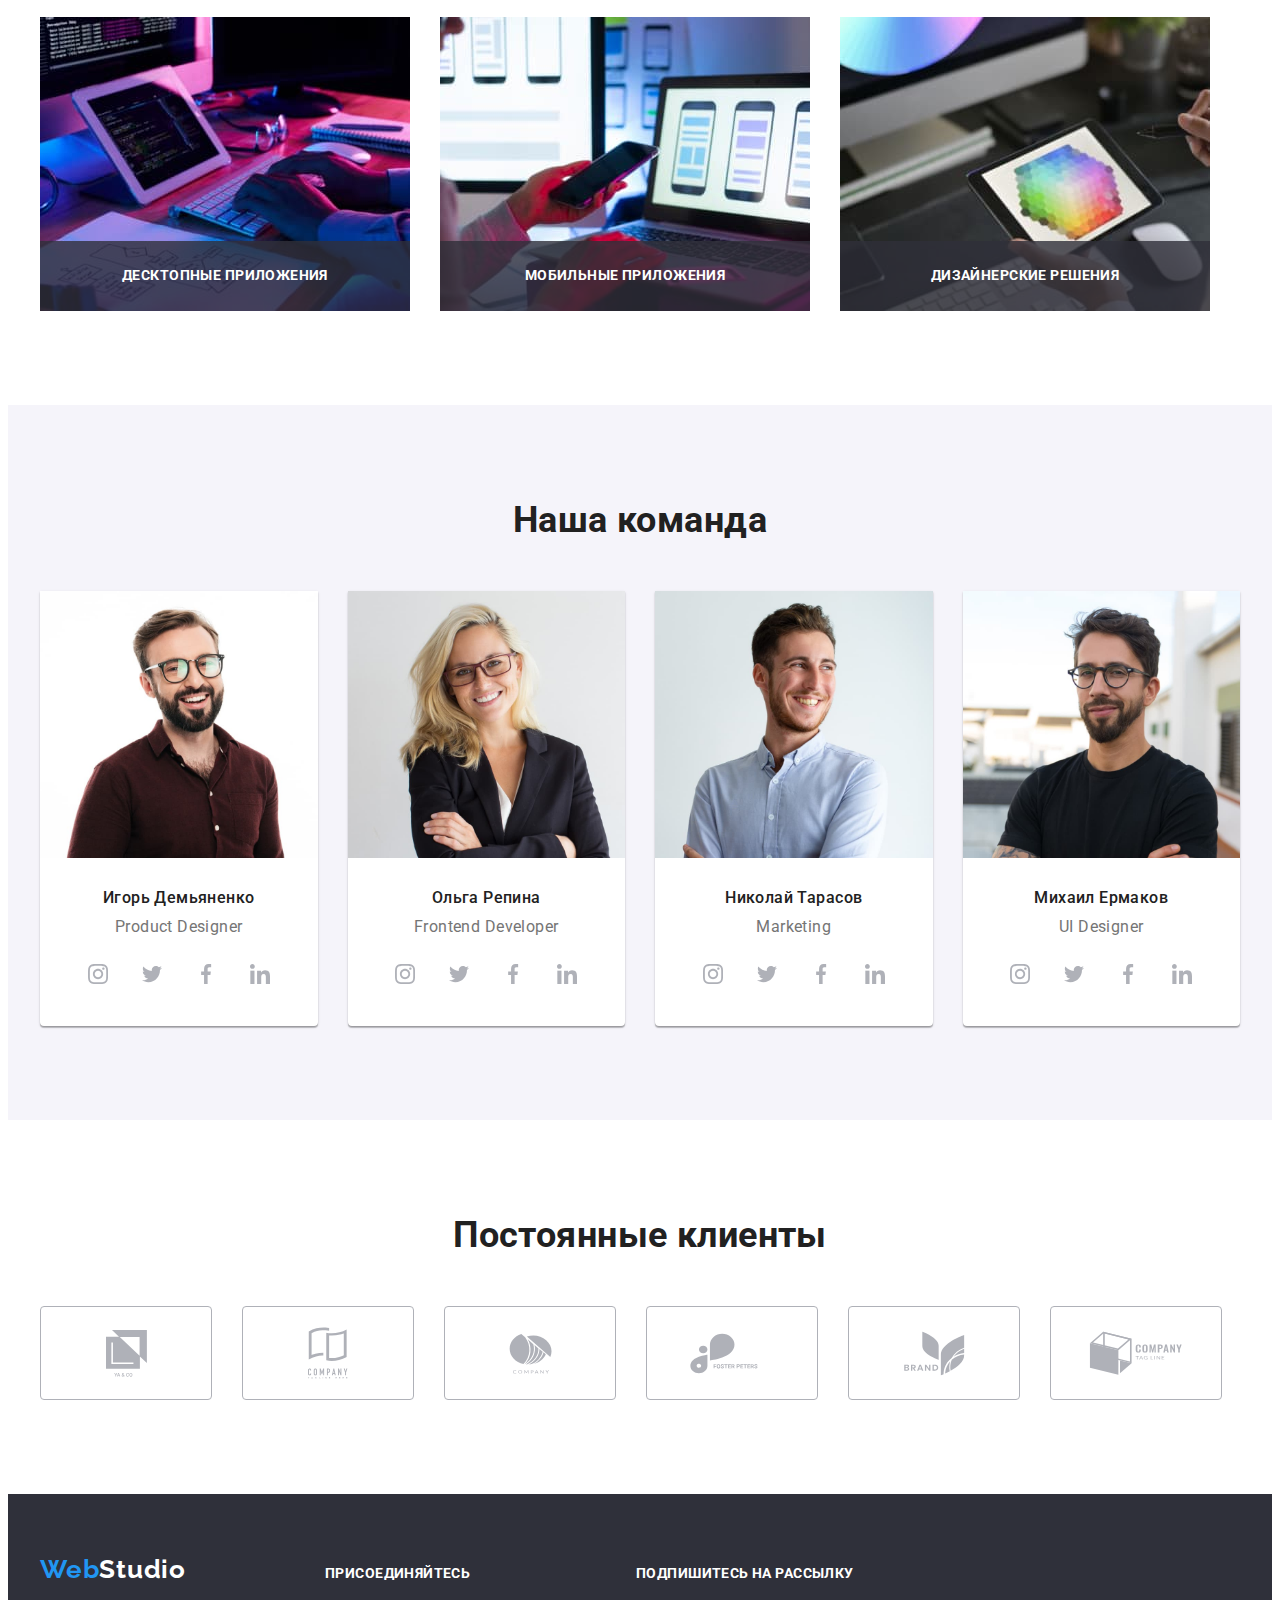
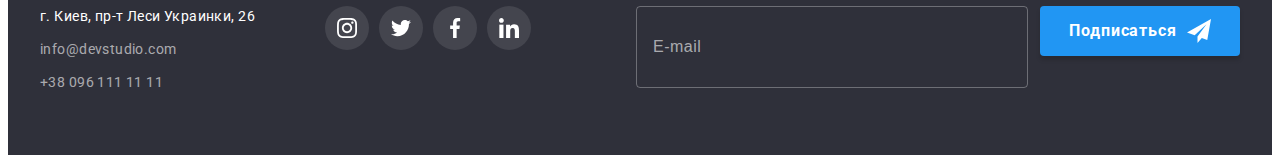
==== commit 1977ca22: "Finish" ====
--- a/index.html
+++ b/index.html
@@ -524,18 +524,18 @@
             </li>
           </ul>
         </div>
-        <form class="email-box">
-          <label class="email-box-name">
-            <p class="bottom-title">Подпишитесь на рассылку</p>
-            <input class="email-cell" type="email" name="user-mail" placeholder="E-mail" required
-          /></label>
-          <button class="page-button" type="submit">
-            Подписаться
-            <svg class="send-icon">
-              <use href="./image/icons.svg#send-icon"></use>
-            </svg>
-          </button>
-        </form>
+        <div class="email-box">
+          <p class="bottom-title">Подпишитесь на рассылку</p>
+          <form class="email-box-form" action="#" method="post">
+            <input class="email-cell" type="email" name="user-mail" placeholder="E-mail" required />
+            <button class="page-button" type="submit">
+              Подписаться
+              <svg class="send-icon">
+                <use href="./image/icons.svg#send-icon"></use>
+              </svg>
+            </button>
+          </form>
+        </div>
       </div>
     </footer>
     <div class="backdrop is-hidden" data-modal>
@@ -545,56 +545,94 @@
             <use href="./image/icons.svg#icon-Vector"></use>
           </svg>
         </button>
-        <p class="title">Оставьте свои данные, мы вам перезвоним</p>
-        <form class="modal-form">
+
+        <form class="modal-form" action="#" method="post">
+          <p class="title">Оставьте свои данные, мы вам перезвоним</p>
           <div class="modal-form-box">
-            <label class="modal-form-name" for="user_name"> Имя</label>
-            <input
-              class="modal-cell"
-              id="user_name"
-              name="user-name"
-              type="text"
-              required
-              minlength="2"
-            />
-            <svg class="modal-form-icon">
-              <use href="./image/icons.svg#person"></use>
-            </svg>
+            <label class="modal-form-name" for="user_name">Имя</label>
+            <span class="modal-cells-box">
+              <input
+                class="modal-cell"
+                id="user_name"
+                name="clients-name"
+                type="text"
+                required
+                minlength="2"
+                pattern="[a-zA-Zа-яёА-ЯЁ]+"
+                title="Имя должно содержать символы кирилицы или латиницы"
+              />
+              <svg class="modal-form-icon">
+                <use href="./image/icons.svg#person"></use>
+              </svg>
+            </span>
           </div>
           <div class="modal-form-box">
             <label class="modal-form-name" for="user_tel"> Телефон</label>
-            <input class="modal-cell" id="user_tel" name="tel" type="tel" required />
-            <svg class="modal-form-icon">
-              <use href="./image/icons.svg#phone"></use>
-            </svg>
+            <span class="modal-cells-box">
+              <input
+                class="modal-cell"
+                id="user_tel"
+                name="clients-tel"
+                type="tel"
+                min="12"
+                pattern="[0-9]{10}"
+                title="097*******"
+                required
+              />
+              <svg class="modal-form-icon">
+                <use href="./image/icons.svg#phone"></use>
+              </svg>
+            </span>
           </div>
           <div class="modal-form-box">
             <label class="modal-form-name" for="user_email">Почта</label>
-            <input class="modal-cell" id="user_email" type="email" name="email" required />
-            <svg class="modal-form-icon">
-              <use href="./image/icons.svg#email"></use>
-            </svg>
+            <span class="modal-cells-box">
+              <input
+                class="modal-cell"
+                id="user_email"
+                type="clients-email"
+                name="email"
+                required
+              />
+              <svg class="modal-form-icon">
+                <use href="./image/icons.svg#email"></use>
+              </svg>
+            </span>
           </div>
           <div class="modal-form-box">
             <label class="modal-form-name" for="user_comment">Комментарий</label>
             <textarea
               class="modal-area"
-              name="user-comment"
+              name="clients-comment"
               id="user_comment"
               placeholder="Введите текст"
             ></textarea>
           </div>
-          <label for="modal_checkbox"
-            >Соглашаюсь с рассылкой и принимаю
-            <a href="" target="_blank" rel="noopener noreferrer">Условия договора</a>
-          </label>
-          <input
-            class="modal-checkbox"
-            id="modal_checkbox"
-            type="checkbox"
-            name="user-contract"
-            value="agree"
-          />
+          <div class="modal-form-box">
+            <label class="modal-form-checkbox" for="user_contract">
+              <span class="checkbox-clicks">
+                <input
+                  class="modal-checkbox"
+                  id="user_contract"
+                  type="checkbox"
+                  name="clients-contract"
+                  value="agree"
+                  checked
+                />
+
+                <svg class="click-on">
+                  <use href="./image/icons.svg#click-on"></use>
+                </svg>
+                <svg class="click-off">
+                  <use href="./image/icons.svg#click-off"></use>
+                </svg>
+              </span>
+              Соглашаюсь с рассылкой и принимаю&nbsp;
+              <a class="link-contract" href="#" target="_blank" rel="noopener noreferrer"
+                >Условия договора</a
+              >
+            </label>
+          </div>
           <button class="page-button" type="submit">Отправить</button>
         </form>
       </div>
--- a/css/styles.css
+++ b/css/styles.css
@@ -36,6 +36,7 @@
   width: 100%;
   height: auto;
 }
+/* ===== General Classes ===== */
 .container {
   width: 1200px;
   margin-left: auto;
@@ -47,6 +48,51 @@
   padding-top: 94px;
   padding-bottom: 94px;
 }
+.page-button {
+  border: none;
+  border-radius: 4px;
+  padding: 10px 0 10px 0;
+  width: 200px;
+  margin: 0 auto;
+
+  font-family: 'Roboto', Arial, Helvetica, sans-serif;
+  font-weight: 700;
+  font-size: 16px;
+  line-height: 1.87;
+  text-align: center;
+  letter-spacing: 0.06em;
+
+  cursor: pointer;
+
+  color: var(--page-color-first);
+  background-color: var(--page-color-second);
+  box-shadow: 0px 4px 4px rgba(0, 0, 0, 0.15);
+
+  transition: background-color 250ms cubic-bezier(0.4, 0, 0.2, 1);
+}
+.page-button:hover,
+.page-button:focus {
+  background-color: rgb(24, 140, 232);
+}
+.title {
+  font-weight: 700;
+  font-size: 36px;
+  line-height: 1.17;
+  text-align: center;
+
+  color: rgb(33, 33, 33);
+}
+.visually-hidden {
+  position: absolute !important;
+  clip: rect(1px 1px 1px 1px); /* IE6, IE7 */
+  clip: rect(1px, 1px, 1px, 1px);
+  padding: 0 !important;
+  border: 0 !important;
+  height: 1px !important;
+  width: 1px !important;
+  overflow: hidden;
+}
+/* ===== END General Classes ===== */
 
 /*======= Header =======*/
 .section.top {
@@ -59,7 +105,6 @@
   display: flex;
   align-items: center;
 }
-
 /*== Logo ==*/
 .logo {
   width: 145px;
@@ -77,7 +122,6 @@
 .logo-web {
   color: var(--page-color-second);
 }
-
 /*== Navigation ==*/
 .menu {
   margin-left: 93px;
@@ -125,6 +169,7 @@
   border-radius: 2px;
   background-color: var(--page-color-second);
 }
+/* ===== END Navigation ===== */
 /*== Contacts ==*/
 .contacts-list {
   display: flex;
@@ -165,8 +210,10 @@
 .contacts-link .contacts-icon {
   margin-right: 10px;
 }
-/*======= END Header =======*/
-/*====== Footer ======*/
+/* ===== END Contacts ===== */
+/* ======= END Header ======= */
+
+/*======== Footer =========*/
 .bottom {
   padding-top: 60px;
   padding-bottom: 60px;
@@ -214,7 +261,6 @@
 .post-office:focus {
   color: var(--page-color-second);
 }
-
 .bottom-box {
   margin-left: 70px;
 }
@@ -230,9 +276,10 @@
   color: var(--page-color-first);
 }
 .email-box {
-  display: flex;
-  align-items: flex-end;
   margin-left: auto;
+}
+.email-box-form {
+  display: flex;
 }
 .email-cell {
   width: 358px;
@@ -267,14 +314,13 @@
   color: var(--page-color-first);
   outline: none;
 }
-
 .send-icon {
   width: 24px;
   height: 24px;
 
   margin-left: 10px;
 }
-.email-box > .page-button {
+.email-box-form > .page-button {
   height: 50px;
   display: flex;
   align-items: center;
@@ -282,6 +328,8 @@
   margin-left: 12px;
 }
 /*====== END Footer ======*/
+
+/*=========== Main ============*/
 /*======== Hero =========*/
 .hero {
   padding-top: 200px;
@@ -311,44 +359,7 @@
 
   color: var(--page-color-first);
 }
-.page-button {
-  border: none;
-  border-radius: 4px;
-  padding: 10px 0 10px 0;
-  width: 200px;
-  margin: 0 auto;
-
-  font-family: 'Roboto', Arial, Helvetica, sans-serif;
-  font-weight: 700;
-  font-size: 16px;
-  line-height: 1.87;
-  text-align: center;
-  letter-spacing: 0.06em;
-
-  cursor: pointer;
-
-  color: var(--page-color-first);
-  background-color: var(--page-color-second);
-  box-shadow: 0px 4px 4px rgba(0, 0, 0, 0.15);
-
-  transition: background-color 250ms cubic-bezier(0.4, 0, 0.2, 1);
-}
-
-.page-button:hover,
-.page-button:focus {
-  background-color: rgb(24, 140, 232);
-}
 /* ===== END Hero ===== */
-/*====== Main ======*/
-.title {
-  font-weight: 700;
-  font-size: 36px;
-  line-height: 1.17;
-  text-align: center;
-
-  color: rgb(33, 33, 33);
-}
-
 /*===== Section benefits =====*/
 .benefits-list {
   display: flex;
@@ -362,13 +373,6 @@
   flex-basis: calc(100% / 4 - var(--page-gap));
   margin-top: var(--page-gap);
   margin-left: var(--page-gap);
-}
-.title.visually-hidden {
-  position: absolute;
-  clip: rect(0 0 0 0);
-  width: 1px;
-  height: 1px;
-  margin: -1px;
 }
 .benefits-item-icon {
   display: flex;
@@ -501,7 +505,7 @@
   fill: var(--page-color-first);
   background-color: var(--page-color-second);
 }
-
+/*===== END Section Team ======*/
 /* === Section Clients === */
 .clients .title {
   margin-bottom: 50px;
@@ -532,9 +536,11 @@
 .clients-list .clients-item:not(:first-child) {
   margin-left: var(--page-gap);
 }
+/* === END Section Clients === */
+/* ====== END Main ====== */
 
 /*=== Portfolio ===*/
-/*== Search button ==*/
+/*== Search buttons ==*/
 .search-list {
   display: flex;
   justify-content: center;
@@ -577,6 +583,7 @@
   box-shadow: 0px 3px 1px rgba(0, 0, 0, 0.1), 0px 1px 2px rgba(0, 0, 0, 0.08),
     0px 2px 2px rgba(0, 0, 0, 0.12);
 }
+/*===== END Search buttons =====*/
 /*=======Portfolio list=======*/
 .portfolio-list {
   margin-top: calc(-1 * var(--page-gap));
@@ -725,15 +732,21 @@
 .modal-close-bt:focus {
   fill: var(--page-color-second);
 }
-.modal > .title {
+/* ====== Modal Form ======= */
+.modal-form > .title {
   margin-bottom: 12px;
 
   font-size: 20px;
   line-height: 1.15;
 }
+
 .modal-form {
   display: flex;
   flex-direction: column;
+}
+.modal-cells-box {
+  display: block;
+  position: relative;
 }
 .modal-cell {
   width: 100%;
@@ -752,19 +765,29 @@
 .modal-cell:focus + .modal-form-icon {
   fill: var(--page-color-second);
 }
-.modal-form-box {
-  position: relative;
-
+
+.modal-form-box:not(:last-child) {
   margin-bottom: 10px;
 }
+.modal-form-box:nth-child(6) {
+  margin-bottom: 30px;
+}
+.modal-form-box:nth-child(5) {
+  margin-bottom: 20px;
+}
 .modal-form-name {
+  display: block;
+  margin-bottom: 4px;
+
   line-height: 1.17;
   letter-spacing: 0.01em;
 }
 .modal-form-icon {
   position: absolute;
-  bottom: 10px;
-  left: 11px;
+  top: 50%;
+  left: 12px;
+  transform: translateY(-50%);
+
   width: 18px;
   height: 18px;
 
@@ -773,9 +796,10 @@
   transition: fill 250ms cubic-bezier(0.4, 0, 0.2, 1);
 }
 .modal-area {
+  display: block;
   width: 100%;
   height: 120px;
-  padding: 12px 16px 12px 16px;
+  padding: 12px 16px;
   border-radius: 4px;
   border: 1px solid rgba(33, 33, 33, 0.2);
   resize: none;
@@ -790,3 +814,52 @@
   outline: none;
   border-color: var(--page-color-second);
 }
+.modal-checkbox {
+  position: absolute;
+  appearance: none;
+  -moz-appearance: none;
+  -webkin-appearance: none;
+}
+.click-off {
+  position: absolute;
+  width: 16px;
+  height: 15px;
+  border-radius: 2px;
+
+  background-color: transparent;
+}
+.click-on {
+  position: absolute;
+  width: 16px;
+  height: 15px;
+  border-radius: 2px;
+  z-index: 1;
+
+  fill: var(--page-color-first);
+  background-color: transparent;
+
+  transition: background-color 250ms cubic-bezier(0.4, 0, 0.2, 1);
+}
+.modal-form-checkbox {
+  display: flex;
+  align-items: center;
+  justify-content: center;
+}
+.modal-checkbox:checked + .click-on {
+  background-color: var(--page-color-second);
+}
+.link-contract {
+  color: var(--page-color-second);
+  cursor: pointer;
+}
+.checkbox-clicks {
+  position: relative;
+  display: inline-block;
+  width: 16px;
+  height: 15px;
+  margin-right: 7px;
+
+  cursor: pointer;
+}
+/* ====== END Modal Form ====== */
+/* ======= END Backdrop ======= */
